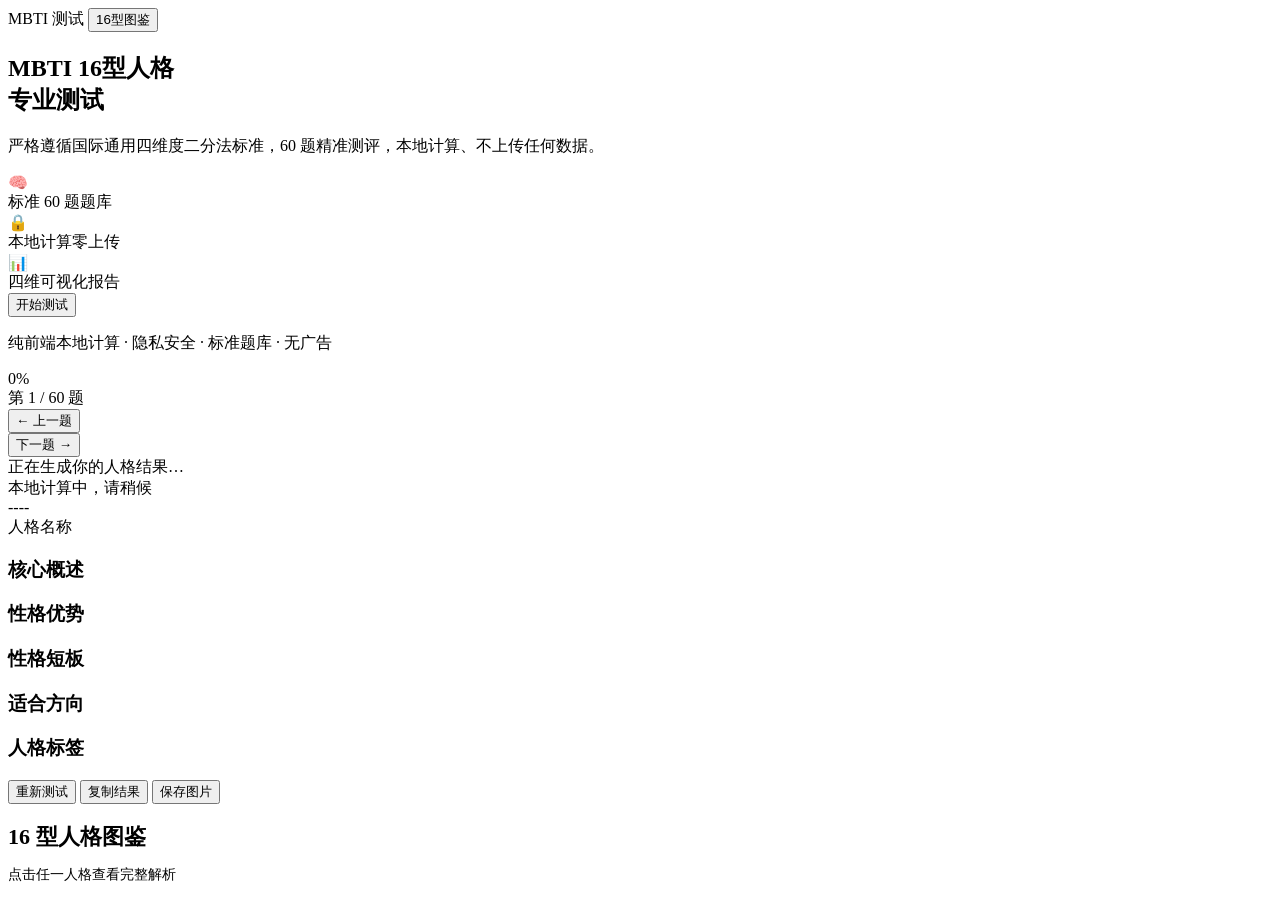
==== mbti.html @ ac1035fa "Add files via upload" ====
<!DOCTYPE html>
<html lang="zh-CN">
<head>
<meta charset="UTF-8">
<meta name="viewport" content="width=device-width, initial-scale=1.0, viewport-fit=cover">
<meta name="theme-color" content="#0f1222">
<meta name="description" content="MBTI 16型人格专业测试 · 纯前端本地计算 · 标准题库 · 隐私安全">
<title>MBTI 16型人格专业测试</title>
<link rel="stylesheet" href="css/style.css">
</head>
<body>
<div id="app">

  <!-- 顶栏 -->
  <div class="topbar">
    <span class="brand" id="navHome"><span class="dot"></span> MBTI 测试</span>
    <button class="btn ghost sm" id="navGallery">16型图鉴</button>
  </div>

  <!-- 页面1：首页 -->
  <section class="page" id="page-home">
    <div class="home-hero">
      <h1><span class="grad">MBTI 16型人格</span><br>专业测试</h1>
      <p class="lead">严格遵循国际通用四维度二分法标准，60 题精准测评，本地计算、不上传任何数据。</p>
      <div class="features">
        <div class="feature"><div class="ico">🧠</div><div class="t">标准 60 题题库</div></div>
        <div class="feature"><div class="ico">🔒</div><div class="t">本地计算零上传</div></div>
        <div class="feature"><div class="ico">📊</div><div class="t">四维可视化报告</div></div>
      </div>
      <div class="home-cta">
        <button class="btn block" id="btnStart">开始测试</button>
        <button class="btn ghost block" id="btnResume" style="display:none">继续上次答题</button>
        <button class="btn ghost block" id="btnViewResult" style="display:none">查看上次结果</button>
      </div>
      <p class="home-note">纯前端本地计算 · 隐私安全 · 标准题库 · 无广告</p>
    </div>
  </section>

  <!-- 页面2：答题页 -->
  <section class="page" id="page-quiz">
    <div class="wrap" style="display:flex;flex-direction:column;flex:1;">
      <div class="quiz-progress">
        <div class="bar"><i id="progBar"></i></div>
        <span class="num" id="progNum">0%</span>
      </div>
      <div class="quiz-card">
        <div class="q-index" id="qIndex">第 1 / 60 题</div>
        <div class="q-text" id="qText"></div>
        <div class="options" id="options"></div>
      </div>
      <div class="quiz-foot">
        <button class="btn ghost sm" id="btnPrev">← 上一题</button>
        <div class="spacer"></div>
        <button class="btn sm" id="btnNext">下一题 →</button>
      </div>
    </div>
  </section>

  <!-- 页面3：加载计算页 -->
  <section class="page" id="page-loading">
    <div class="spinner"></div>
    <div class="ld-text">正在生成你的人格结果…</div>
    <div class="ld-sub">本地计算中，请稍候</div>
  </section>

  <!-- 页面4：结果报告页 -->
  <section class="page" id="page-result">
    <div class="wrap">
      <div class="result-hero">
        <div class="result-code">
          <div class="letters" id="resCode">----</div>
          <div class="rname" id="resName">人格名称</div>
        </div>
      </div>

      <div class="dim-bars" id="dimBars"></div>

      <div class="radar-wrap" id="radarWrap"></div>

      <div class="card">
        <h3>核心概述</h3>
        <p id="resSummary"></p>
      </div>
      <div class="card">
        <h3>性格优势</h3>
        <ul id="resStrengths"></ul>
      </div>
      <div class="card">
        <h3>性格短板</h3>
        <ul id="resWeakness"></ul>
      </div>
      <div class="card">
        <h3>适合方向</h3>
        <div class="scene-grid" id="resScenes"></div>
      </div>
      <div class="card">
        <h3>人格标签</h3>
        <div class="tags" id="resTags"></div>
      </div>

      <div class="result-actions">
        <button class="btn" id="btnRestart">重新测试</button>
        <button class="btn ghost" id="btnCopy">复制结果</button>
        <button class="btn ghost" id="btnSaveImg">保存图片</button>
      </div>
    </div>
  </section>

  <!-- 页面5：16人格图鉴 -->
  <section class="page" id="page-gallery">
    <div class="wrap">
      <h2 style="font-size:22px;margin-bottom:6px;">16 型人格图鉴</h2>
      <p class="muted" style="font-size:14px;margin-bottom:18px;">点击任一人格查看完整解析</p>
      <div class="gallery-grid" id="galleryGrid"></div>
    </div>
  </section>

</div>

<!-- 图鉴详情浮层 -->
<div class="overlay" id="overlay">
  <div class="obox" id="overlayBox"></div>
</div>

<!-- toast -->
<div class="toast" id="toast"></div>

<script src="js/data.js"></script>
<script src="js/app.js"></script>
</body>
</html>
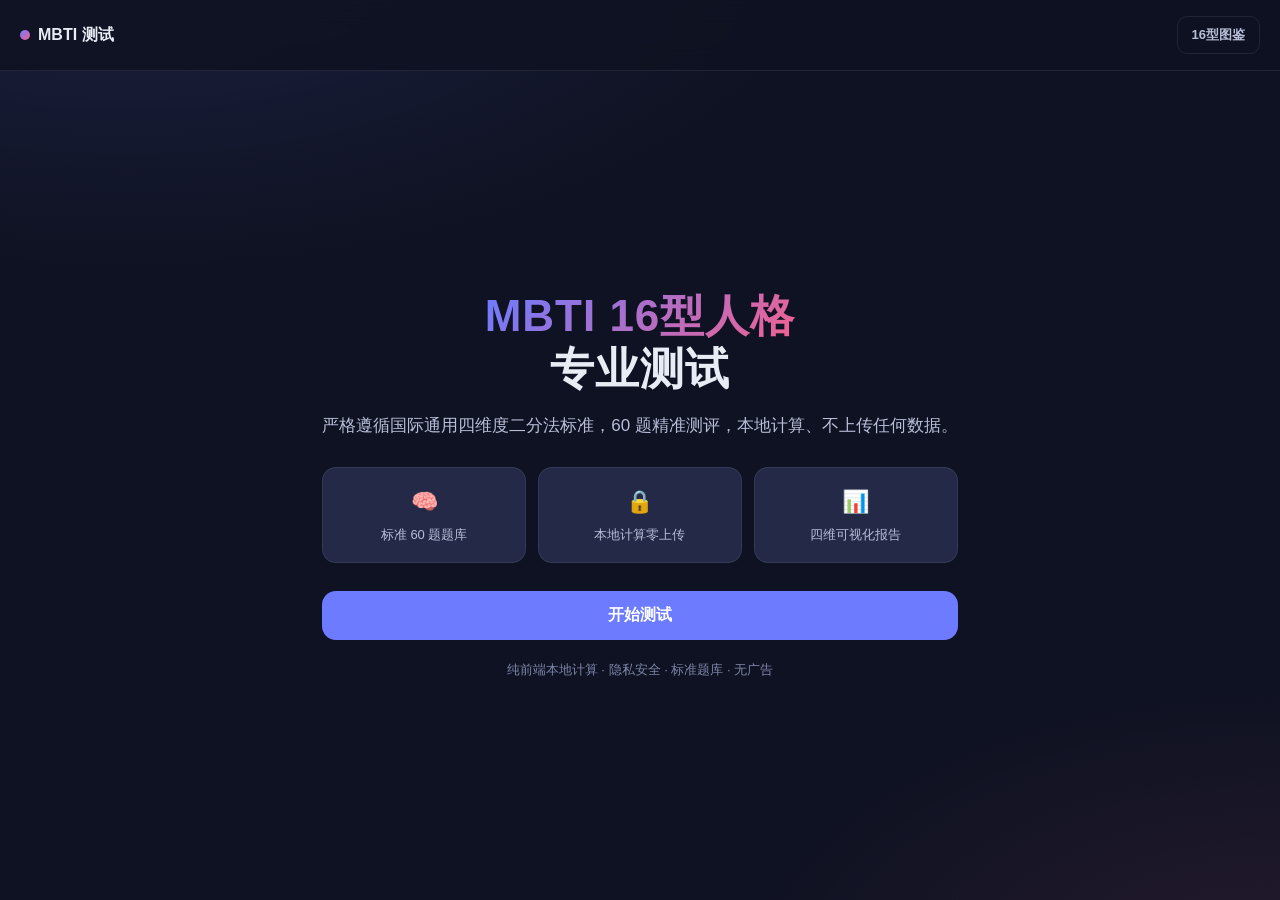
==== commit 4739d14a: "Add files via upload" ====
--- a/mbti.html
+++ b/mbti.html
@@ -5,8 +5,12 @@
 <meta name="viewport" content="width=device-width, initial-scale=1.0, viewport-fit=cover">
 <meta name="theme-color" content="#0f1222">
 <meta name="description" content="MBTI 16型人格专业测试 · 纯前端本地计算 · 标准题库 · 隐私安全">
-<title>MBTI 16型人格专业测试</title>
-<link rel="stylesheet" href="css/style.css">
+  <title>MBTI 16型人格专业测试</title>
+  <link rel="preconnect" href="https://fonts.googleapis.com">
+  <link rel="preconnect" href="https://fonts.gstatic.com" crossorigin>
+  <link href="https://fonts.googleapis.com/css2?family=Outfit:wght@400;500;600;700&family=JetBrains+Mono:wght@400;600&display=swap" rel="stylesheet">
+  <link rel="stylesheet" href="css/style.css">
+  <link rel="icon" href="../head.png">
 </head>
 <body>
 <div id="app">
@@ -128,4 +132,4 @@
 <script src="js/data.js"></script>
 <script src="js/app.js"></script>
 </body>
-</html>
+</html>
--- a/css/style.css
+++ b/css/style.css
@@ -0,0 +1,223 @@
+:root {
+  --bg: #0f1222;
+  --bg-soft: #1a1f3a;
+  --card: #232946;
+  --text: #e8ecf5;
+  --text-soft: #b8bed8;
+  --text-dim: #7c84a8;
+  --accent: #6c7bff;
+  --accent-soft: #4e57c8;
+  --green: #4ade80;
+  --pink: #f06292;
+  --orange: #f0944a;
+  --line: rgba(255, 255, 255, 0.08);
+  --shadow: 0 10px 40px rgba(0, 0, 0, 0.35);
+}
+
+* { box-sizing: border-box; margin: 0; padding: 0; }
+
+html, body {
+  height: 100%;
+  background: var(--bg);
+  color: var(--text);
+  font-family: -apple-system, BlinkMacSystemFont, "Segoe UI", "PingFang SC", "Microsoft YaHei", "Hiragino Sans GB", sans-serif;
+  -webkit-font-smoothing: antialiased;
+  line-height: 1.6;
+}
+
+body {
+  min-height: 100vh;
+  min-height: 100dvh;
+  display: flex;
+  flex-direction: column;
+  background:
+    radial-gradient(1200px 600px at 10% -10%, rgba(108, 123, 255, 0.15), transparent 60%),
+    radial-gradient(900px 500px at 100% 110%, rgba(240, 98, 146, 0.10), transparent 60%),
+    var(--bg);
+}
+
+#app { flex: 1; display: flex; flex-direction: column; }
+
+.page { display: none; flex: 1; flex-direction: column; }
+.page.active { display: flex; }
+
+/* ---------- 公共 ---------- */
+.wrap { width: 100%; max-width: 760px; margin: 0 auto; padding: 24px 20px; }
+
+.btn {
+  display: inline-flex; align-items: center; justify-content: center; gap: 8px;
+  padding: 14px 22px; border: none; border-radius: 14px;
+  background: var(--accent); color: #fff; font-size: 16px; font-weight: 600;
+  cursor: pointer; transition: transform .15s, background .2s, opacity .2s;
+  -webkit-tap-highlight-color: transparent;
+  font-family: inherit;
+}
+.btn:hover { background: var(--accent-soft); }
+.btn:active { transform: scale(0.97); }
+.btn.block { width: 100%; }
+.btn.ghost { background: transparent; color: var(--text-soft); border: 1px solid var(--line); }
+.btn.ghost:hover { background: rgba(255,255,255,0.05); color: var(--text); }
+.btn.sm { padding: 9px 14px; font-size: 13px; border-radius: 10px; }
+.btn[disabled] { opacity: 0.4; cursor: not-allowed; }
+
+.brand { display: inline-flex; align-items: center; gap: 8px; font-weight: 700; }
+.brand .dot { width: 10px; height: 10px; border-radius: 50%; background: linear-gradient(135deg, var(--accent), var(--pink)); }
+
+.topbar {
+  display: flex; align-items: center; justify-content: space-between;
+  padding: 16px 20px; border-bottom: 1px solid var(--line);
+  position: sticky; top: 0; z-index: 10; background: rgba(15, 18, 34, 0.85); backdrop-filter: blur(12px);
+}
+
+/* ---------- 页面1 首页 ---------- */
+#page-home { justify-content: center; text-align: center; padding: 40px 20px; }
+.home-hero { max-width: 640px; margin: auto; }
+.home-hero h1 { font-size: clamp(28px, 6vw, 44px); line-height: 1.2; letter-spacing: 1px; margin-bottom: 16px; }
+.home-hero h1 .grad {
+  background: linear-gradient(135deg, var(--accent), var(--pink));
+  -webkit-background-clip: text; background-clip: text; color: transparent;
+}
+.home-hero p.lead { color: var(--text-soft); font-size: 17px; margin-bottom: 28px; }
+.features { display: grid; grid-template-columns: repeat(3, 1fr); gap: 12px; margin: 28px 0; }
+.feature { background: var(--card); border: 1px solid var(--line); border-radius: 14px; padding: 16px 12px; }
+.feature .ico { font-size: 22px; margin-bottom: 6px; }
+.feature .t { font-size: 13px; color: var(--text-soft); }
+.home-cta { display: flex; flex-direction: column; gap: 12px; align-items: center; margin-top: 8px; }
+.home-note { color: var(--text-dim); font-size: 13px; margin-top: 20px; }
+
+/* ---------- 页面2 答题页 ---------- */
+.quiz-progress { display: flex; align-items: center; gap: 12px; margin-bottom: 8px; }
+.quiz-progress .bar { flex: 1; height: 8px; background: var(--bg-soft); border-radius: 99px; overflow: hidden; }
+.quiz-progress .bar > i { display: block; height: 100%; width: 0%; border-radius: 99px; background: linear-gradient(90deg, var(--accent), var(--pink)); transition: width .35s ease; }
+.quiz-progress .num { font-size: 13px; color: var(--text-dim); white-space: nowrap; }
+
+.quiz-card { flex: 1; display: flex; flex-direction: column; justify-content: center; }
+.q-index { text-align: center; color: var(--text-dim); font-size: 14px; letter-spacing: 1px; margin-bottom: 10px; }
+.q-text { text-align: center; font-size: clamp(20px, 5vw, 26px); line-height: 1.55; padding: 0 8px; margin-bottom: 28px; }
+
+.options { display: flex; flex-direction: column; gap: 12px; max-width: 560px; margin: 0 auto; width: 100%; }
+.opt {
+  display: flex; align-items: center; gap: 14px;
+  padding: 16px 18px; border: 1px solid var(--line); border-radius: 14px;
+  background: var(--card); color: var(--text); cursor: pointer;
+  transition: transform .12s, border-color .15s, background .15s;
+  -webkit-tap-highlight-color: transparent; font-size: 16px; font-family: inherit; text-align: left;
+}
+.opt:hover { border-color: rgba(108,123,255,0.5); }
+.opt:active { transform: scale(0.98); }
+.opt .marker {
+  width: 28px; height: 28px; border-radius: 50%; flex: none;
+  border: 2px solid var(--line); display: flex; align-items: center; justify-content: center;
+  font-size: 12px; color: var(--text-dim); font-weight: 700;
+}
+.opt.selected { border-color: var(--accent); background: rgba(108,123,255,0.12); }
+.opt.selected .marker { border-color: var(--accent); background: var(--accent); color: #fff; }
+
+.quiz-foot { display: flex; gap: 12px; padding-top: 16px; }
+.quiz-foot .spacer { flex: 1; }
+
+/* ---------- 页面3 加载页 ---------- */
+#page-loading { justify-content: center; align-items: center; text-align: center; gap: 24px; }
+.spinner {
+  width: 56px; height: 56px; border-radius: 50%;
+  border: 4px solid rgba(255,255,255,0.08); border-top-color: var(--accent);
+  animation: spin 0.9s linear infinite;
+}
+@keyframes spin { to { transform: rotate(360deg); } }
+#page-loading .ld-text { color: var(--text-soft); font-size: 18px; }
+#page-loading .ld-sub { color: var(--text-dim); font-size: 13px; }
+
+/* ---------- 页面4 结果页 ---------- */
+.result-hero { text-align: center; padding: 24px 0 12px; }
+.result-code {
+  display: inline-flex; flex-direction: column; align-items: center; gap: 6px;
+  padding: 8px 0;
+}
+.result-code .letters {
+  font-size: clamp(48px, 14vw, 84px); font-weight: 800; letter-spacing: 6px; line-height: 1;
+  background: linear-gradient(135deg, var(--accent), var(--pink));
+  -webkit-background-clip: text; background-clip: text; color: transparent;
+}
+.result-code .rname { font-size: clamp(20px, 5vw, 26px); color: var(--text); font-weight: 700; }
+
+.dim-bars { display: flex; flex-direction: column; gap: 18px; max-width: 560px; margin: 16px auto 24px; }
+.dim-row .dim-labels { display: flex; justify-content: space-between; font-size: 13px; margin-bottom: 8px; }
+.dim-row .dim-labels .left, .dim-row .dim-labels .right { display: flex; gap: 6px; align-items: center; }
+.dim-row .dim-labels .pct { color: var(--text-dim); font-variant-numeric: tabular-nums; }
+.dim-row .dim-labels .win { color: var(--text); font-weight: 700; }
+.dim-row .dim-labels .win .pct { color: var(--accent); }
+.dim-bar { height: 10px; background: var(--bg-soft); border-radius: 99px; position: relative; overflow: hidden; }
+.dim-bar .fill {
+  position: absolute; top: 0; left: 0; bottom: 0; width: 0%;
+  background: linear-gradient(90deg, var(--accent), var(--pink));
+  border-radius: 99px; transition: width 1s cubic-bezier(.2,.8,.2,1);
+}
+.dim-bar .mid {
+  position: absolute; top: -3px; bottom: -3px; left: 50%; width: 2px; background: rgba(255,255,255,0.2);
+}
+
+.card {
+  background: var(--card); border: 1px solid var(--line); border-radius: 16px;
+  padding: 18px 18px; margin-bottom: 14px;
+}
+.card h3 { font-size: 15px; color: var(--text-dim); margin-bottom: 10px; font-weight: 600; letter-spacing: 0.5px; }
+.card p { color: var(--text-soft); font-size: 15px; }
+.card ul { list-style: none; display: flex; flex-direction: column; gap: 8px; }
+.card ul li { color: var(--text-soft); font-size: 15px; padding-left: 18px; position: relative; }
+.card ul li::before { content: '•'; position: absolute; left: 4px; color: var(--accent); }
+.scene-grid { display: grid; grid-template-columns: 64px 1fr; gap: 6px 12px; }
+.scene-grid .sk { color: var(--text-dim); font-size: 13px; padding-top: 2px; }
+.scene-grid .sv { color: var(--text-soft); font-size: 15px; }
+.tags { display: flex; flex-wrap: wrap; gap: 8px; }
+.tag {
+  padding: 6px 14px; border-radius: 99px; font-size: 13px;
+  background: rgba(108,123,255,0.12); color: var(--text); border: 1px solid rgba(108,123,255,0.25);
+}
+.result-actions { display: flex; gap: 10px; flex-wrap: wrap; margin-top: 8px; }
+.result-actions .btn { flex: 1; min-width: 140px; }
+
+/* 雷达图 */
+.radar-wrap { display: flex; justify-content: center; margin: 8px 0 4px; }
+.radar-wrap svg { width: min(320px, 80vw); height: auto; }
+
+/* ---------- 页面5 图鉴页 ---------- */
+.gallery-grid {
+  display: grid; grid-template-columns: repeat(auto-fill, minmax(150px, 1fr));
+  gap: 12px;
+}
+.gcell {
+  background: var(--card); border: 1px solid var(--line); border-radius: 14px;
+  padding: 14px; cursor: pointer; transition: transform .12s, border-color .15s; text-align: left;
+  font-family: inherit; color: inherit;
+}
+.gcell:hover { border-color: rgba(108,123,255,0.5); transform: translateY(-2px); }
+.gcell .gc { font-size: 18px; font-weight: 800; letter-spacing: 2px; }
+.gcell .gn { font-size: 14px; color: var(--text-soft); margin-top: 2px; }
+.gcell .gd { font-size: 12px; color: var(--text-dim); margin-top: 6px; }
+
+/* 图鉴详情弹层 */
+.overlay { position: fixed; inset: 0; background: rgba(0,0,0,0.6); display: none; z-index: 50; padding: 20px; }
+.overlay.show { display: flex; align-items: center; justify-content: center; }
+.overlay .obox { max-width: 520px; width: 100%; max-height: 80vh; overflow-y: auto; }
+
+/* toast */
+.toast {
+  position: fixed; left: 50%; bottom: 28px; transform: translateX(-50%);
+  background: #2a2f4a; color: var(--text); padding: 10px 18px; border-radius: 99px;
+  font-size: 14px; border: 1px solid var(--line); z-index: 100;
+  opacity: 0; pointer-events: none; transition: opacity .25s, transform .25s;
+}
+.toast.show { opacity: 1; transform: translateX(-50%) translateY(-6px); }
+
+/* ---------- 响应式 ---------- */
+@media (max-width: 480px) {
+  .features { grid-template-columns: 1fr; }
+  .scene-grid { grid-template-columns: 56px 1fr; }
+  .wrap { padding: 18px 14px; }
+}
+
+/* 弹层/详情通用 */
+.section-title { font-size: 13px; color: var(--text-dim); margin: 4px 0 10px; letter-spacing: 0.5px; }
+.muted { color: var(--text-dim); }
+.center { text-align: center; }
+.mt8 { margin-top: 8px; } .mt16 { margin-top: 16px; } .mb8 { margin-bottom: 8px; } .mb16 { margin-bottom: 16px; }
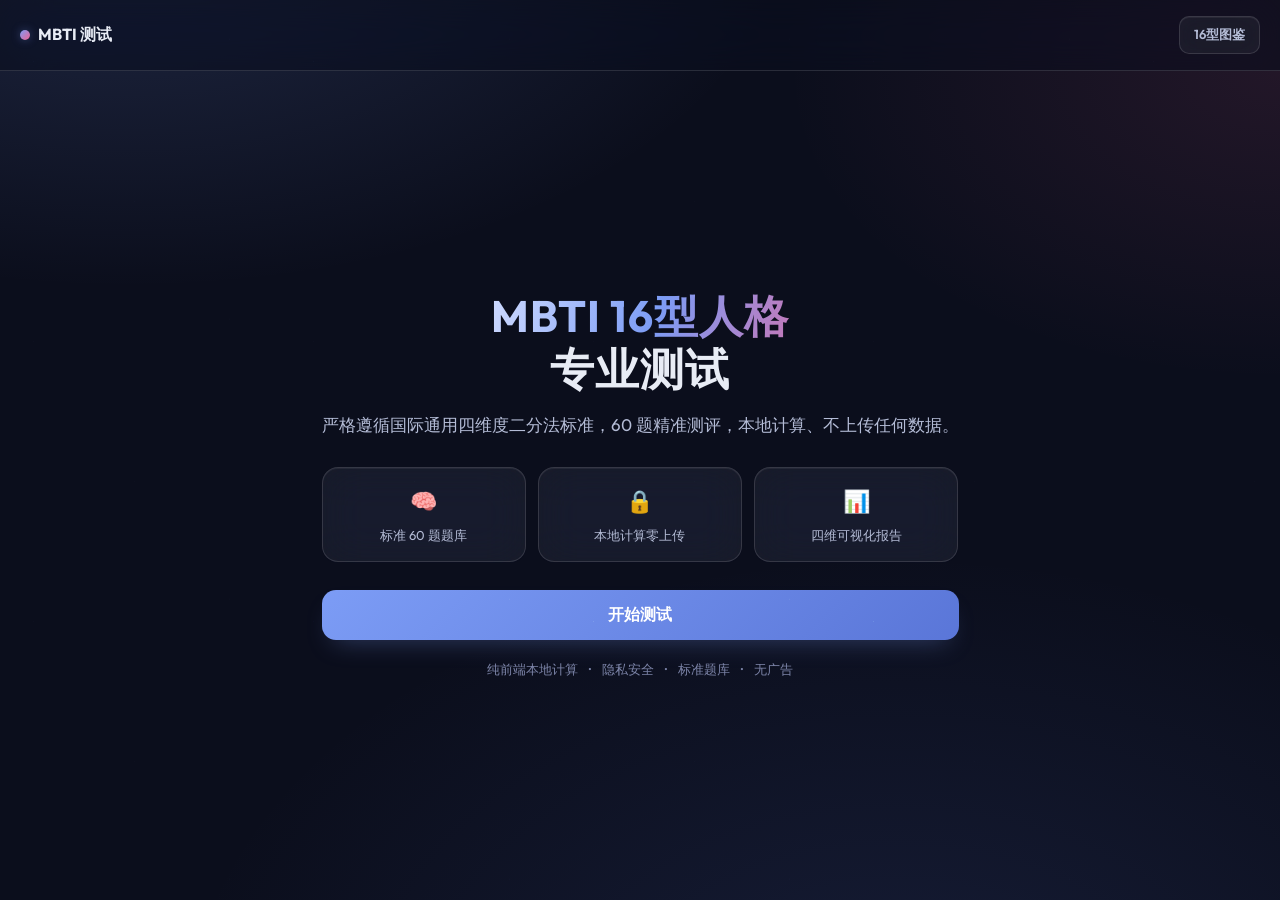
==== commit 651eb531: "修复塔罗牌的诸多bug与项目结构拆分与重组 1.修复塔罗牌页面的追问功能无法正确发送上下文的问题 2.项目结构重组、文件拆分、逻辑优化 3.清理冗余代码" ====
--- a/mbti.html
+++ b/mbti.html
@@ -9,8 +9,9 @@
   <link rel="preconnect" href="https://fonts.googleapis.com">
   <link rel="preconnect" href="https://fonts.gstatic.com" crossorigin>
   <link href="https://fonts.googleapis.com/css2?family=Outfit:wght@400;500;600;700&family=JetBrains+Mono:wght@400;600&display=swap" rel="stylesheet">
-  <link rel="stylesheet" href="css/style.css">
-  <link rel="icon" href="../head.png">
+  <link rel="stylesheet" href="css/shared.css">
+  <link rel="stylesheet" href="css/mbti.css">
+  <link rel="icon" href="assets/images/head.png">
 </head>
 <body>
 <div id="app">
@@ -129,7 +130,7 @@
 <!-- toast -->
 <div class="toast" id="toast"></div>
 
-<script src="js/data.js"></script>
-<script src="js/app.js"></script>
+<script src="js/mbti/data.js"></script>
+<script src="js/mbti/app.js"></script>
 </body>
 </html>
--- a/css/shared.css
+++ b/css/shared.css
@@ -0,0 +1,55 @@
+/* ============================================================
+   共享设计系统 —— 玻璃拟态基础层
+   ------------------------------------------------------------
+   只放三个玻璃风格页面（主页 / MBTI / 塔罗）共用的：
+   - 字体栈与表面 token（页面可在自己的 CSS 里覆盖）
+   - 全局 reset、选区、键盘焦点、减少动效
+
+   页面样式必须在 shared.css 之后加载，才能覆盖这里的默认值。
+   许愿柳（xyl.html）是独立的暗红/骨白美术方向，不引用本文件。
+   ============================================================ */
+
+:root {
+  --font-body: "Outfit", "PingFang SC", "Microsoft YaHei", sans-serif;
+  --font-mono: "JetBrains Mono", ui-monospace, monospace;
+
+  /* 玻璃面：三层不透明度 + 顶部高光内描边 */
+  --glass-bg: rgba(255, 255, 255, 0.055);
+  --glass-bg-strong: rgba(255, 255, 255, 0.08);
+  --glass-border: rgba(255, 255, 255, 0.13);
+  --glass-inner: rgba(255, 255, 255, 0.06);
+
+  /* 默认强调色（主页 / MBTI）；塔罗在自己的 CSS 里覆盖 */
+  --accent: #7c9cf5;
+  --accent-soft: #5a76d8;
+  --accent-glow: rgba(124, 156, 245, 0.35);
+
+  /* 默认圆角与阴影；页面可按自己的造型覆盖 */
+  --r-lg: 26px;
+  --r-md: 16px;
+  --r-sm: 12px;
+  --shadow-soft: 0 18px 50px -18px rgba(0, 0, 0, 0.6);
+}
+
+/* 三个页面原本各自重复了一遍同样的 reset，这里收敛成一份 */
+* { box-sizing: border-box; margin: 0; padding: 0; }
+
+::selection { background: var(--accent-glow); color: #fff; }
+
+/* 键盘焦点：鼠标点击不显示，Tab 导航时统一成强调色描边。
+   不在这里改 border-radius，避免聚焦瞬间改变元素造型。 */
+a:focus-visible,
+button:focus-visible,
+input:focus-visible,
+textarea:focus-visible,
+[tabindex]:focus-visible {
+  outline: 2px solid var(--accent);
+  outline-offset: 3px;
+}
+
+@media (prefers-reduced-motion: reduce) {
+  * {
+    animation-duration: .001s !important;
+    transition-duration: .001s !important;
+  }
+}
--- a/css/mbti.css
+++ b/css/mbti.css
@@ -0,0 +1,263 @@
+/* ============================================================
+   MBTI 16型人格测试 — Premium 液态毛玻璃重构
+   设计语言：真实玻璃 / 单强调色 / 呼吸感排版 / 分层动效
+   ============================================================ */
+:root {
+  --bg: #0b0e1c;
+  --bg-soft: #141833;
+
+  --text: #e8ecf5;
+  --text-soft: #b4bcd6;
+  --text-dim: #7c84a8;
+
+  --pink: #f06292;
+  --green: #4ade80;
+
+  --shadow: 0 18px 50px -18px rgba(0, 0, 0, 0.65);
+  --r-lg: 24px;
+
+}
+
+html, body { height: 100%; }
+body {
+  min-height: 100vh;
+  min-height: 100dvh;
+  display: flex; flex-direction: column;
+  background: var(--bg); color: var(--text);
+  font-family: var(--font-body);
+  -webkit-font-smoothing: antialiased;
+  line-height: 1.6;
+  overflow-x: hidden;
+}
+::selection { background: var(--accent-glow); color: #fff; }
+
+/* 背景氛围 + 星点 */
+body::before {
+  content: ""; position: fixed; inset: 0; z-index: -2;
+  background:
+    radial-gradient(1100px 600px at 10% -8%, rgba(124,156,245,.18), transparent 60%),
+    radial-gradient(900px 560px at 100% 8%, rgba(240,98,146,.10), transparent 55%),
+    radial-gradient(1200px 800px at 70% 115%, rgba(90,118,216,.14), transparent 60%),
+    var(--bg);
+}
+body::after {
+  content: ""; position: fixed; inset: 0; z-index: 90; pointer-events: none;
+  opacity: .5; mix-blend-mode: overlay;
+  background-image:
+    radial-gradient(1.6px 1.6px at 12% 22%, rgba(255,255,255,.35), transparent 50%),
+    radial-gradient(1.6px 1.6px at 82% 14%, rgba(255,255,255,.28), transparent 50%),
+    radial-gradient(1.4px 1.4px at 48% 72%, rgba(255,255,255,.25), transparent 50%);
+  background-size: 280px 280px;
+}
+
+#app { flex: 1; display: flex; flex-direction: column; }
+
+.page { display: none; flex: 1; flex-direction: column; }
+.page.active { display: flex; animation: pageIn .45s cubic-bezier(.2,.8,.2,1); }
+@keyframes pageIn { from { opacity: 0; transform: translateY(14px); } to { opacity: 1; transform: none; } }
+
+/* ---------- 公共 ---------- */
+.wrap { width: 100%; max-width: 760px; margin: 0 auto; padding: 24px 20px; }
+
+.btn {
+  display: inline-flex; align-items: center; justify-content: center; gap: 8px;
+  padding: 14px 22px; border: none; border-radius: 14px;
+  background: linear-gradient(135deg, var(--accent), var(--accent-soft));
+  color: #fff; font-size: 16px; font-weight: 600;
+  cursor: pointer; transition: transform .2s cubic-bezier(.2,.8,.2,1), box-shadow .25s, background .2s, opacity .2s;
+  -webkit-tap-highlight-color: transparent; font-family: inherit;
+  box-shadow: 0 12px 26px -12px var(--accent-glow);
+}
+.btn:hover { transform: translateY(-2px); box-shadow: 0 18px 32px -12px var(--accent-glow); filter: brightness(1.04); }
+.btn:active { transform: scale(.97); }
+.btn.block { width: 100%; }
+.btn.ghost {
+  background: var(--glass-bg); color: var(--text-soft); border: 1px solid var(--glass-border);
+  box-shadow: inset 0 1px 0 var(--glass-inner); backdrop-filter: blur(12px);
+}
+.btn.ghost:hover { background: var(--glass-bg-strong); color: var(--text); }
+.btn.sm { padding: 9px 14px; font-size: 13px; border-radius: 10px; }
+.btn[disabled] { opacity: .4; cursor: not-allowed; transform: none; }
+
+.brand { display: inline-flex; align-items: center; gap: 8px; font-weight: 700; cursor: pointer; }
+.brand .dot { width: 10px; height: 10px; border-radius: 50%; background: linear-gradient(135deg, var(--accent), var(--pink)); box-shadow: 0 0 10px var(--accent-glow); }
+
+.topbar {
+  display: flex; align-items: center; justify-content: space-between;
+  padding: 16px 20px; border-bottom: 1px solid var(--glass-border);
+  position: sticky; top: 0; z-index: 10;
+  background: rgba(11, 14, 28, 0.6);
+  backdrop-filter: blur(24px) saturate(150%);
+  -webkit-backdrop-filter: blur(24px) saturate(150%);
+}
+
+/* ---------- 页面1 首页 ---------- */
+#page-home { justify-content: center; text-align: center; padding: 40px 20px; }
+.home-hero { max-width: 640px; margin: auto; }
+.home-hero h1 { font-size: clamp(28px, 6vw, 44px); line-height: 1.2; letter-spacing: 1px; margin-bottom: 16px; }
+.home-hero h1 .grad {
+  background: linear-gradient(110deg, #cfdbff 0%, var(--accent) 55%, var(--pink) 130%);
+  -webkit-background-clip: text; background-clip: text; color: transparent;
+}
+.home-hero p.lead { color: var(--text-soft); font-size: 17px; margin-bottom: 28px; }
+.features {
+  display: grid; grid-template-columns: repeat(3, 1fr); gap: 12px; margin: 28px 0;
+}
+.feature {
+  background: var(--glass-bg); border: 1px solid var(--glass-border); border-radius: var(--r-md);
+  padding: 16px 12px; backdrop-filter: blur(20px) saturate(140%);
+  box-shadow: inset 0 1px 0 var(--glass-inner);
+  transition: transform .25s cubic-bezier(.2,.8,.2,1), border-color .25s;
+}
+.feature:hover { transform: translateY(-4px); border-color: rgba(124,156,245,.3); }
+.feature .ico { font-size: 22px; margin-bottom: 6px; }
+.feature .t { font-size: 13px; color: var(--text-soft); }
+.home-cta { display: flex; flex-direction: column; gap: 12px; align-items: center; margin-top: 8px; }
+.home-note { color: var(--text-dim); font-size: 13px; margin-top: 20px; font-family: var(--font-mono); }
+
+/* ---------- 页面2 答题页 ---------- */
+.quiz-progress { display: flex; align-items: center; gap: 12px; margin-bottom: 8px; }
+.quiz-progress .bar { flex: 1; height: 8px; background: rgba(255,255,255,.08); border-radius: 99px; overflow: hidden; box-shadow: inset 0 1px 0 rgba(0,0,0,.3); }
+.quiz-progress .bar > i {
+  display: block; height: 100%; width: 0%; border-radius: 99px;
+  background: linear-gradient(90deg, var(--accent), var(--pink));
+  transition: width .45s cubic-bezier(.2,.8,.2,1);
+  box-shadow: 0 0 12px var(--accent-glow);
+}
+.quiz-progress .num { font-size: 13px; color: var(--text-dim); white-space: nowrap; font-family: var(--font-mono); font-variant-numeric: tabular-nums; }
+
+.quiz-card { flex: 1; display: flex; flex-direction: column; justify-content: center; }
+.q-index { text-align: center; color: var(--text-dim); font-size: 14px; letter-spacing: 1px; margin-bottom: 10px; font-family: var(--font-mono); }
+.q-text { text-align: center; font-size: clamp(20px, 5vw, 26px); line-height: 1.55; padding: 0 8px; margin-bottom: 28px; font-weight: 600; }
+
+.options { display: flex; flex-direction: column; gap: 12px; max-width: 560px; margin: 0 auto; width: 100%; }
+.opt {
+  display: flex; align-items: center; gap: 14px;
+  padding: 16px 18px; border: 1px solid var(--glass-border); border-radius: var(--r-md);
+  background: var(--glass-bg); color: var(--text); cursor: pointer;
+  transition: transform .15s cubic-bezier(.2,.8,.2,1), border-color .2s, background .2s, box-shadow .2s;
+  -webkit-tap-highlight-color: transparent; font-size: 16px; font-family: inherit; text-align: left;
+  backdrop-filter: blur(16px) saturate(130%);
+  box-shadow: inset 0 1px 0 var(--glass-inner);
+}
+.opt:hover { border-color: rgba(124,156,245,.5); transform: translateX(4px); }
+.opt:active { transform: scale(.98); }
+.opt .marker {
+  width: 28px; height: 28px; border-radius: 50%; flex: none;
+  border: 2px solid var(--glass-border); display: flex; align-items: center; justify-content: center;
+  font-size: 12px; color: var(--text-dim); font-weight: 700; font-family: var(--font-mono);
+  transition: all .2s;
+}
+.opt.selected { border-color: var(--accent); background: rgba(124,156,245,.12); }
+.opt.selected .marker { border-color: var(--accent); background: linear-gradient(135deg, var(--accent), var(--accent-soft)); color: #fff; box-shadow: 0 0 12px var(--accent-glow); }
+
+.quiz-foot { display: flex; gap: 12px; padding-top: 16px; }
+.quiz-foot .spacer { flex: 1; }
+
+/* ---------- 页面3 加载页 ---------- */
+#page-loading { justify-content: center; align-items: center; text-align: center; gap: 24px; }
+.spinner {
+  width: 56px; height: 56px; border-radius: 50%;
+  border: 4px solid rgba(255,255,255,.08); border-top-color: var(--accent);
+  animation: spin .9s linear infinite;
+  box-shadow: 0 0 30px var(--accent-glow);
+}
+@keyframes spin { to { transform: rotate(360deg); } }
+#page-loading .ld-text { color: var(--text-soft); font-size: 18px; }
+#page-loading .ld-sub { color: var(--text-dim); font-size: 13px; font-family: var(--font-mono); }
+
+/* ---------- 页面4 结果页 ---------- */
+.result-hero { text-align: center; padding: 24px 0 12px; }
+.result-code { display: inline-flex; flex-direction: column; align-items: center; gap: 6px; padding: 8px 0; }
+.result-code .letters {
+  font-size: clamp(48px, 14vw, 84px); font-weight: 800; letter-spacing: 6px; line-height: 1;
+  background: linear-gradient(110deg, #cfdbff 0%, var(--accent) 50%, var(--pink) 120%);
+  -webkit-background-clip: text; background-clip: text; color: transparent;
+  font-family: var(--font-mono);
+}
+.result-code .rname { font-size: clamp(20px, 5vw, 26px); color: var(--text); font-weight: 700; }
+
+.dim-bars { display: flex; flex-direction: column; gap: 18px; max-width: 560px; margin: 16px auto 24px; }
+.dim-row .dim-labels { display: flex; justify-content: space-between; font-size: 13px; margin-bottom: 8px; }
+.dim-row .dim-labels .left, .dim-row .dim-labels .right { display: flex; gap: 6px; align-items: center; }
+.dim-row .dim-labels .pct { color: var(--text-dim); font-variant-numeric: tabular-nums; font-family: var(--font-mono); }
+.dim-row .dim-labels .win { color: var(--text); font-weight: 700; }
+.dim-row .dim-labels .win .pct { color: var(--accent); }
+.dim-bar { height: 10px; background: rgba(255,255,255,.08); border-radius: 99px; position: relative; overflow: hidden; box-shadow: inset 0 1px 0 rgba(0,0,0,.3); }
+.dim-bar .fill {
+  position: absolute; top: 0; left: 0; bottom: 0; width: 0%;
+  background: linear-gradient(90deg, var(--accent), var(--accent-soft));
+  border-radius: 99px; transition: width 1s cubic-bezier(.2,.8,.2,1);
+  box-shadow: 0 0 12px var(--accent-glow);
+}
+.dim-bar .mid { position: absolute; top: -3px; bottom: -3px; left: 50%; width: 2px; background: rgba(255,255,255,.25); }
+
+.card {
+  background: var(--glass-bg); border: 1px solid var(--glass-border); border-radius: var(--r-md);
+  padding: 18px; margin-bottom: 14px;
+  backdrop-filter: blur(20px) saturate(140%);
+  box-shadow: var(--shadow), inset 0 1px 0 var(--glass-inner);
+}
+.card h3 { font-size: 15px; color: var(--text-dim); margin-bottom: 10px; font-weight: 600; letter-spacing: .5px; }
+.card p { color: var(--text-soft); font-size: 15px; }
+.card ul { list-style: none; display: flex; flex-direction: column; gap: 8px; }
+.card ul li { color: var(--text-soft); font-size: 15px; padding-left: 18px; position: relative; }
+.card ul li::before { content: '•'; position: absolute; left: 4px; color: var(--accent); }
+.scene-grid { display: grid; grid-template-columns: 64px 1fr; gap: 6px 12px; }
+.scene-grid .sk { color: var(--text-dim); font-size: 13px; padding-top: 2px; }
+.scene-grid .sv { color: var(--text-soft); font-size: 15px; }
+.tags { display: flex; flex-wrap: wrap; gap: 8px; }
+.tag {
+  padding: 6px 14px; border-radius: 99px; font-size: 13px;
+  background: rgba(124,156,245,.12); color: var(--text); border: 1px solid rgba(124,156,245,.25);
+  transition: background .2s, transform .2s;
+}
+.tag:hover { background: rgba(124,156,245,.2); transform: translateY(-2px); }
+.result-actions { display: flex; gap: 10px; flex-wrap: wrap; margin-top: 8px; }
+.result-actions .btn { flex: 1; min-width: 140px; }
+
+/* 雷达图 */
+.radar-wrap { display: flex; justify-content: center; margin: 8px 0 4px; }
+.radar-wrap svg { width: min(320px, 80vw); height: auto; }
+
+/* ---------- 页面5 图鉴页 ---------- */
+.gallery-grid { display: grid; grid-template-columns: repeat(auto-fill, minmax(150px, 1fr)); gap: 12px; }
+.gcell {
+  background: var(--glass-bg); border: 1px solid var(--glass-border); border-radius: var(--r-md);
+  padding: 14px; cursor: pointer; text-align: left; font-family: inherit; color: inherit;
+  backdrop-filter: blur(16px) saturate(130%);
+  box-shadow: inset 0 1px 0 var(--glass-inner);
+  transition: transform .18s cubic-bezier(.2,.8,.2,1), border-color .2s, background .2s;
+}
+.gcell:hover { border-color: rgba(124,156,245,.4); transform: translateY(-2px); background: var(--glass-bg-strong); }
+.gcell .gc { font-size: 18px; font-weight: 800; letter-spacing: 2px; font-family: var(--font-mono); }
+.gcell .gn { font-size: 14px; color: var(--text-soft); margin-top: 2px; }
+.gcell .gd { font-size: 12px; color: var(--text-dim); margin-top: 6px; }
+
+/* 图鉴详情弹层 */
+.overlay { position: fixed; inset: 0; background: rgba(3,5,12,.7); display: none; z-index: 50; padding: 20px; backdrop-filter: blur(10px); }
+.overlay.show { display: flex; align-items: center; justify-content: center; animation: overlayIn .3s cubic-bezier(.2,.8,.2,1); }
+@keyframes overlayIn { from { opacity: 0; } to { opacity: 1; } }
+.overlay .obox { max-width: 520px; width: 100%; max-height: 82vh; overflow-y: auto; }
+
+/* toast */
+.toast {
+  position: fixed; left: 50%; bottom: 28px; transform: translateX(-50%);
+  background: rgba(42,47,74,.92); color: var(--text); padding: 10px 18px; border-radius: 99px;
+  font-size: 14px; border: 1px solid var(--glass-border); z-index: 100;
+  opacity: 0; pointer-events: none; transition: opacity .25s, transform .25s cubic-bezier(.2,.8,.2,1);
+  backdrop-filter: blur(16px);
+}
+.toast.show { opacity: 1; transform: translateX(-50%) translateY(-6px); }
+.muted { color: var(--text-dim); }
+.center { text-align: center; }
+.mt8 { margin-top: 8px; } .mt16 { margin-top: 16px; } .mb8 { margin-bottom: 8px; } .mb16 { margin-bottom: 16px; }
+
+/* 无障碍焦点 */
+
+/* ---------- 响应式 ---------- */
+@media (max-width: 480px) {
+  .features { grid-template-columns: 1fr; }
+  .scene-grid { grid-template-columns: 56px 1fr; }
+  .wrap { padding: 18px 14px; }
+}
